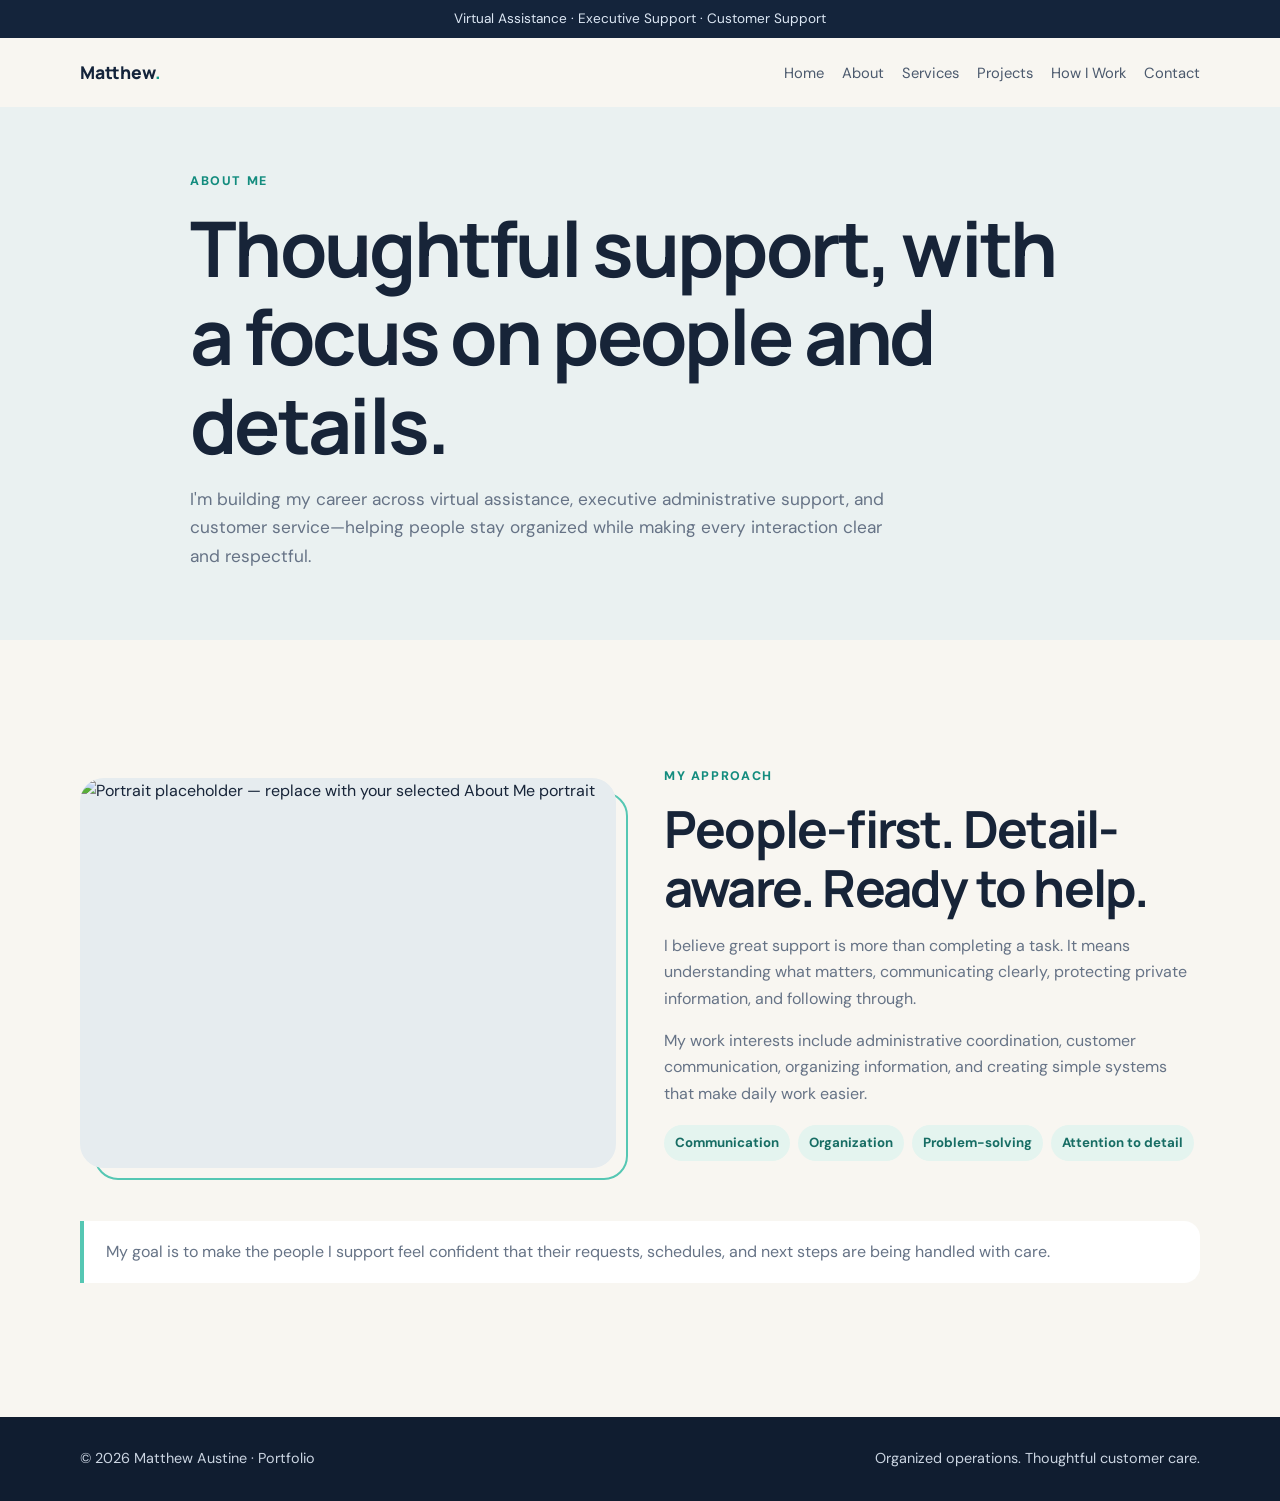
==== about.html @ f4fcd58a "Add files via upload" ====
<!doctype html><html lang="en"><head><meta charset="utf-8"><meta name="viewport" content="width=device-width,initial-scale=1"><title>About Me | Matthew Austine</title><link rel="stylesheet" href="style.css"></head><body>
<div class="topbar">Virtual Assistance · Executive Support · Customer Support</div>
<header class="container nav">
  <a class="brand" href="index.html">Matthew<span>.</span></a>
  <button class="menu-toggle" aria-label="Open navigation" aria-expanded="false">☰</button>
  <nav class="navlinks">
    <a href="index.html">Home</a><a href="about.html">About</a><a href="services.html">Services</a><a href="projects.html">Projects</a><a href="how-i-work.html">How I Work</a><a href="contact.html">Contact</a>
  </nav>
</header>
<main><section class="page-hero"><div class="container"><div class="kicker">About me</div><h1>Thoughtful support, with a focus on people and details.</h1><p>I'm building my career across virtual assistance, executive administrative support, and customer service—helping people stay organized while making every interaction clear and respectful.</p></div></section><section class="section container"><div class="split"><div class="visual"><img src="https://images.unsplash.com/photo-1534528741775-53994a69daeb?auto=format&fit=crop&w=900&q=85" alt="Portrait placeholder — replace with your selected About Me portrait"></div><div class="copy"><div class="kicker">My approach</div><h2>People-first. Detail-aware. Ready to help.</h2><p>I believe great support is more than completing a task. It means understanding what matters, communicating clearly, protecting private information, and following through.</p><p>My work interests include administrative coordination, customer communication, organizing information, and creating simple systems that make daily work easier.</p><div class="pillrow"><span class="pill">Communication</span><span class="pill">Organization</span><span class="pill">Problem-solving</span><span class="pill">Attention to detail</span></div></div></div><div class="quote">My goal is to make the people I support feel confident that their requests, schedules, and next steps are being handled with care.</div></section></main>
<footer class="footer"><div class="container footer-inner"><p>© <span data-year></span> Matthew Austine · Portfolio</p><p>Organized operations. Thoughtful customer care.</p></div></footer><script src="script.js"></script>
</body></html>
---- style.css ----
@import url('https://fonts.googleapis.com/css2?family=DM+Sans:wght@400;500;600;700&family=Manrope:wght@400;500;600;700;800&display=swap');
:root{--navy:#14243b;--navy2:#203a5d;--teal:#55c7b3;--cream:#f8f6f1;--ink:#172438;--muted:#667386;--line:#e5e8ed;--white:#fff;--coral:#ffb49c}
*{box-sizing:border-box}html{scroll-behavior:smooth}body{margin:0;background:var(--cream);color:var(--ink);font-family:'DM Sans',sans-serif;line-height:1.65}h1,h2,h3,h4{font-family:Manrope,sans-serif;line-height:1.15;letter-spacing:-.035em;margin:0 0 16px}h1{font-size:clamp(2.5rem,6vw,5rem)}h2{font-size:clamp(2rem,4vw,3.2rem)}h3{font-size:1.25rem}p{margin:0 0 16px;color:var(--muted)}a{color:inherit;text-decoration:none}.container{width:min(1120px,90%);margin:auto}.topbar{background:var(--navy);color:#dce7f4;text-align:center;padding:8px 14px;font-size:.85rem}.nav{display:flex;align-items:center;justify-content:space-between;gap:22px;padding:20px 0}.brand{font-family:Manrope,sans-serif;font-weight:800;font-size:1.1rem;color:var(--navy)}.brand span{color:#159b8b}.navlinks{display:flex;align-items:center;gap:18px;flex-wrap:wrap;font-size:.92rem;color:#4b596d}.navlinks a:hover,.navlinks a.active{color:#128b7d}.menu-toggle{display:none;background:none;border:0;font-size:1.5rem;color:var(--navy)}.hero{background:linear-gradient(125deg,#14243b 0%,#203a5d 68%,#25566a 100%);color:white;border-radius:30px;overflow:hidden;position:relative;padding:clamp(32px,6vw,76px);display:grid;grid-template-columns:1.15fr .85fr;gap:38px;align-items:center;min-height:500px}.eyebrow{display:inline-flex;gap:8px;align-items:center;color:#8ee4d5;text-transform:uppercase;font-size:.78rem;font-weight:700;letter-spacing:.14em;margin-bottom:18px}.hero h1{max-width:720px}.hero p{color:#d5deea;max-width:600px;font-size:1.08rem}.hero-art{position:relative;min-height:320px;display:flex;align-items:center;justify-content:center}.hero-art img{width:min(100%,360px);height:390px;object-fit:cover;border-radius:180px 180px 28px 28px;border:8px solid rgba(255,255,255,.12);box-shadow:0 25px 65px #07152566}.float-card{position:absolute;bottom:12px;left:-8px;background:white;color:var(--ink);padding:14px 18px;border-radius:16px;box-shadow:0 12px 28px #07152533;font-size:.9rem;font-weight:700}.float-card span{display:block;font-size:.78rem;font-weight:500;color:var(--muted)}.buttons{display:flex;gap:12px;flex-wrap:wrap;margin-top:26px}.btn{display:inline-flex;align-items:center;justify-content:center;gap:8px;padding:13px 19px;border-radius:12px;background:var(--teal);color:#10243a;font-weight:700;border:1px solid transparent;transition:.2s}.btn:hover{transform:translateY(-2px)}.btn.light{background:white;color:var(--navy)}.btn.outline{border-color:#b8c6d6;background:transparent;color:inherit}.section{padding:84px 0}.section-head{max-width:700px;margin-bottom:34px}.section-head.center{text-align:center;margin-inline:auto}.kicker{color:#138c7e;text-transform:uppercase;letter-spacing:.13em;font-size:.78rem;font-weight:800;margin-bottom:12px}.split{display:grid;grid-template-columns:1fr 1fr;gap:48px;align-items:center;margin:42px 0}.split.reverse .visual{order:2}.visual{position:relative}.visual img{width:100%;height:390px;object-fit:cover;border-radius:24px;display:block;background:#e6ecef}.visual:after{content:"";position:absolute;inset:14px -12px -12px 14px;border:2px solid var(--teal);border-radius:24px;z-index:-1}.copy ul{padding-left:20px;color:var(--muted)}.copy li{margin:8px 0}.pillrow{display:flex;gap:8px;flex-wrap:wrap;margin:18px 0}.pill{background:#e4f4ef;color:#176d64;padding:7px 11px;border-radius:999px;font-size:.83rem;font-weight:700}.cards{display:grid;grid-template-columns:repeat(3,1fr);gap:18px}.card{background:white;border:1px solid var(--line);border-radius:20px;padding:25px;box-shadow:0 8px 26px #1c324008}.card .icon{width:46px;height:46px;border-radius:14px;background:#e2f5ef;display:grid;place-items:center;font-size:1.35rem;margin-bottom:18px}.card p{font-size:.95rem}.soft{background:#eef2f4}.banner{background:var(--navy);color:white;border-radius:28px;padding:clamp(28px,5vw,54px);display:flex;justify-content:space-between;align-items:center;gap:28px}.banner p{color:#d3deea}.project-card{padding:0;overflow:hidden}.project-card img{width:100%;height:190px;object-fit:cover;display:block}.project-card .pad{padding:22px}.project-card .tag{font-size:.78rem;color:#128b7d;font-weight:800;text-transform:uppercase;letter-spacing:.08em}.project-card .textlink{font-weight:800;color:#127e73;display:inline-flex;gap:8px;margin-top:8px}.notice{background:#fff5e9;border:1px solid #f1d7b6;border-radius:14px;padding:15px 17px;color:#76512d;font-size:.9rem}.contact-grid{display:grid;grid-template-columns:.9fr 1.1fr;gap:35px}.contact-panel{background:var(--navy);color:white;border-radius:24px;padding:30px}.contact-panel p{color:#d3deea}.contact-link{display:block;padding:13px 0;border-bottom:1px solid #ffffff25}.form{background:white;border:1px solid var(--line);border-radius:24px;padding:28px}.form label{display:block;font-weight:700;font-size:.9rem;margin:14px 0 6px}.form input,.form textarea,.form select{width:100%;font:inherit;padding:12px;border:1px solid #d8dee6;border-radius:10px;background:#fff}.form textarea{min-height:130px;resize:vertical}.footer{background:#101d30;color:#cbd5e2;padding:30px 0;margin-top:50px}.footer-inner{display:flex;justify-content:space-between;gap:20px;flex-wrap:wrap}.footer p{margin:0;color:#cbd5e2;font-size:.9rem}.page-hero{background:#eaf1f1;padding:64px 0 54px}.page-hero .container{max-width:900px}.page-hero p{font-size:1.08rem;max-width:720px}.checklist{list-style:none;padding:0}.checklist li{margin:12px 0;padding-left:30px;position:relative;color:var(--muted)}.checklist li:before{content:"✓";position:absolute;left:0;top:0;background:#dff4ed;color:#127e73;border-radius:50%;width:22px;height:22px;text-align:center;font-weight:800}.quote{border-left:4px solid var(--teal);padding:18px 22px;background:#fff;border-radius:0 16px 16px 0;color:var(--muted)}.mini-stat{display:flex;gap:12px;align-items:center;margin:18px 0}.mini-stat b{font-family:Manrope;font-size:1.6rem;color:var(--navy)}.mini-stat span{font-size:.9rem;color:var(--muted)}@media(max-width:800px){.nav{align-items:flex-start}.menu-toggle{display:block}.navlinks{display:none;position:absolute;top:105px;left:5%;right:5%;z-index:10;background:white;padding:18px;border-radius:16px;box-shadow:0 12px 35px #10243a22;flex-direction:column;align-items:flex-start}.navlinks.open{display:flex}.hero{grid-template-columns:1fr;padding:32px;min-height:unset}.hero-art{min-height:250px}.hero-art img{height:300px;width:260px}.float-card{left:0;bottom:0}.split{grid-template-columns:1fr;gap:28px}.split.reverse .visual{order:0}.visual img{height:300px}.cards{grid-template-columns:1fr}.section{padding:60px 0}.banner{align-items:flex-start;flex-direction:column}.contact-grid{grid-template-columns:1fr}.page-hero{padding:48px 0}.navlinks{gap:14px}}@media(min-width:801px) and (max-width:1020px){.navlinks{gap:10px;font-size:.82rem}.cards{grid-template-columns:repeat(2,1fr)}}
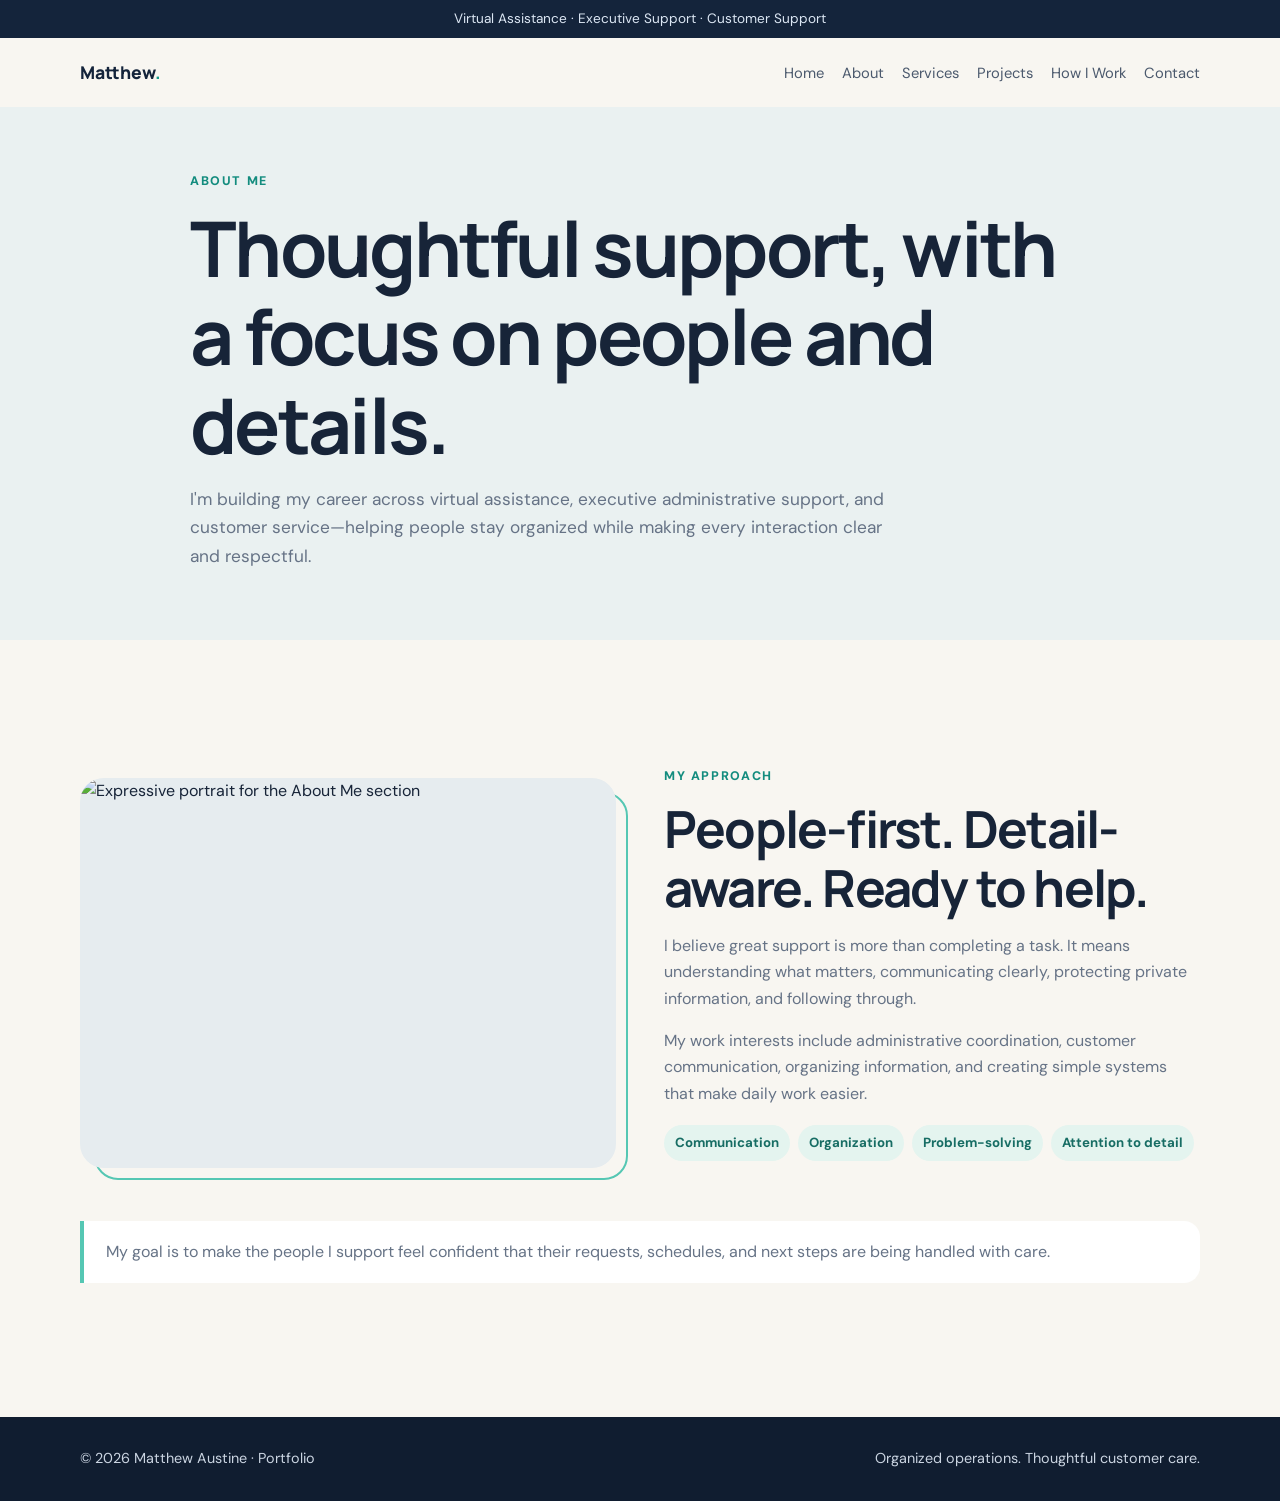
==== commit 3df7e234: "Add files via upload" ====
--- a/about.html
+++ b/about.html
@@ -7,6 +7,6 @@
     <a href="index.html">Home</a><a href="about.html">About</a><a href="services.html">Services</a><a href="projects.html">Projects</a><a href="how-i-work.html">How I Work</a><a href="contact.html">Contact</a>
   </nav>
 </header>
-<main><section class="page-hero"><div class="container"><div class="kicker">About me</div><h1>Thoughtful support, with a focus on people and details.</h1><p>I'm building my career across virtual assistance, executive administrative support, and customer service—helping people stay organized while making every interaction clear and respectful.</p></div></section><section class="section container"><div class="split"><div class="visual"><img src="https://images.unsplash.com/photo-1534528741775-53994a69daeb?auto=format&fit=crop&w=900&q=85" alt="Portrait placeholder — replace with your selected About Me portrait"></div><div class="copy"><div class="kicker">My approach</div><h2>People-first. Detail-aware. Ready to help.</h2><p>I believe great support is more than completing a task. It means understanding what matters, communicating clearly, protecting private information, and following through.</p><p>My work interests include administrative coordination, customer communication, organizing information, and creating simple systems that make daily work easier.</p><div class="pillrow"><span class="pill">Communication</span><span class="pill">Organization</span><span class="pill">Problem-solving</span><span class="pill">Attention to detail</span></div></div></div><div class="quote">My goal is to make the people I support feel confident that their requests, schedules, and next steps are being handled with care.</div></section></main>
+<main><section class="page-hero"><div class="container"><div class="kicker">About me</div><h1>Thoughtful support, with a focus on people and details.</h1><p>I'm building my career across virtual assistance, executive administrative support, and customer service—helping people stay organized while making every interaction clear and respectful.</p></div></section><section class="section container"><div class="split"><div class="visual"><img src="images/about-surprised-portrait.png" alt="Expressive portrait for the About Me section"></div><div class="copy"><div class="kicker">My approach</div><h2>People-first. Detail-aware. Ready to help.</h2><p>I believe great support is more than completing a task. It means understanding what matters, communicating clearly, protecting private information, and following through.</p><p>My work interests include administrative coordination, customer communication, organizing information, and creating simple systems that make daily work easier.</p><div class="pillrow"><span class="pill">Communication</span><span class="pill">Organization</span><span class="pill">Problem-solving</span><span class="pill">Attention to detail</span></div></div></div><div class="quote">My goal is to make the people I support feel confident that their requests, schedules, and next steps are being handled with care.</div></section></main>
 <footer class="footer"><div class="container footer-inner"><p>© <span data-year></span> Matthew Austine · Portfolio</p><p>Organized operations. Thoughtful customer care.</p></div></footer><script src="script.js"></script>
 </body></html>
